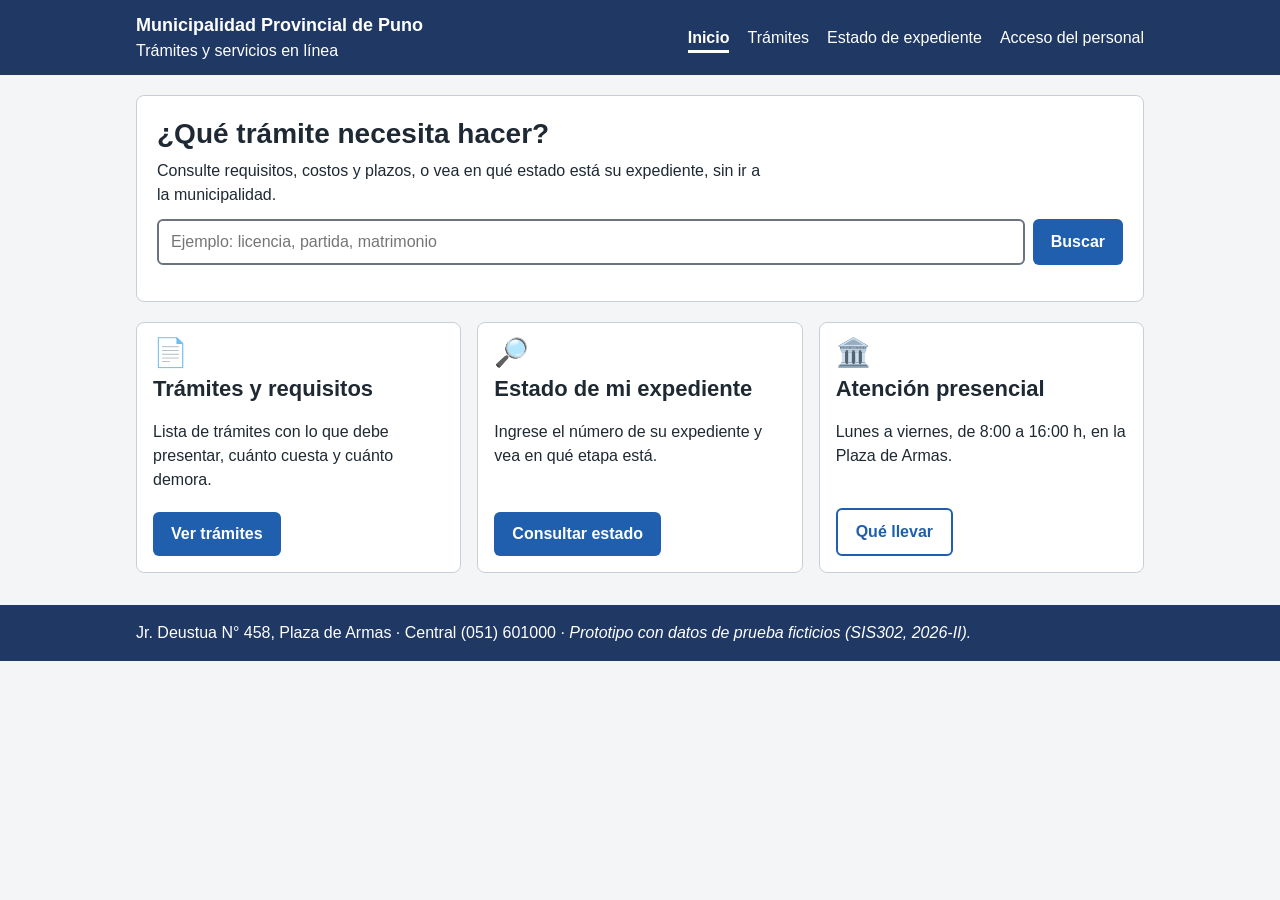
==== index.html @ c4ab716e "Agrega páginas del prototipo con css y js separados" ====
<!DOCTYPE html>
<html lang="es">
<head>
  <meta charset="utf-8">
  <meta name="viewport" content="width=device-width, initial-scale=1">
  <title>Inicio · Municipalidad Provincial de Puno</title>
  <link rel="stylesheet" href="css/estilos.css">
</head>
<body>
  <header class="cabecera">
    <div class="contenedor">
      <a class="marca" href="index.html">Municipalidad Provincial de Puno<small>Trámites y servicios en línea</small></a>
      <nav aria-label="Menú principal">
      <ul class="menu">
        <li><a href="index.html" aria-current="page">Inicio</a></li>
        <li><a href="tramites.html">Trámites</a></li>
        <li><a href="expediente.html">Estado de expediente</a></li>
        <li><a href="login.html">Acceso del personal</a></li>
      </ul>
      </nav>
    </div>
  </header>
  <main class="contenedor">
    <section class="portada">
      <h1>¿Qué trámite necesita hacer?</h1>
      <p>Consulte requisitos, costos y plazos, o vea en qué estado está su expediente, sin ir a la municipalidad.</p>
      <form class="buscador" action="tramites.html" role="search">
        <input id="q" name="q" type="search" placeholder="Ejemplo: licencia, partida, matrimonio" aria-label="Buscar trámite">
        <button class="boton" type="submit">Buscar</button>
      </form>
    </section>
    <section class="accesos" aria-label="Accesos directos">
      <article class="tarjeta">
        <span class="icono" aria-hidden="true">📄</span>
        <h2>Trámites y requisitos</h2>
        <p>Lista de trámites con lo que debe presentar, cuánto cuesta y cuánto demora.</p>
        <a class="boton" href="tramites.html">Ver trámites</a>
      </article>
      <article class="tarjeta">
        <span class="icono" aria-hidden="true">🔎</span>
        <h2>Estado de mi expediente</h2>
        <p>Ingrese el número de su expediente y vea en qué etapa está.</p>
        <a class="boton" href="expediente.html">Consultar estado</a>
      </article>
      <article class="tarjeta">
        <span class="icono" aria-hidden="true">🏛️</span>
        <h2>Atención presencial</h2>
        <p>Lunes a viernes, de 8:00 a 16:00 h, en la Plaza de Armas.</p>
        <a class="boton secundario" href="tramites.html">Qué llevar</a>
      </article>
    </section>
  </main>
  <footer class="pie">
    <div class="contenedor">
      Jr. Deustua N° 458, Plaza de Armas · Central (051) 601000 ·
      <span class="aviso-prueba">Prototipo con datos de prueba ficticios (SIS302, 2026-II).</span>
    </div>
  </footer>
  <script src="js/datos.js"></script>

</body>
</html>
---- css/estilos.css ----
/* Prototipo navegable · Plataforma web de la Municipalidad Provincial de Puno
   Paleta (contraste medido, WCAG AA):
   --identidad #1f3864  blanco encima 11.62:1
   --accion    #1f5fae  blanco encima 6.35:1 · sobre blanco 6.35:1
   --texto     #1f2933  sobre blanco 14.76:1 · sobre --fondo 13.53:1
   --ok        #1e6b3a  sobre --ok-fondo 5.74:1
   --error     #b3261e  sobre --error-fondo 5.72:1 */
:root {
  --identidad: #1f3864;
  --accion: #1f5fae;
  --texto: #1f2933;
  --fondo: #f4f5f7;
  --blanco: #ffffff;
  --borde: #c9ced6;
  --ok: #1e6b3a;
  --ok-fondo: #e6f4ea;
  --error: #b3261e;
  --error-fondo: #fdecea;
}
* { box-sizing: border-box; }
body {
  margin: 0;
  font-family: "Segoe UI", Roboto, Arial, sans-serif;
  font-size: 16px;
  line-height: 1.5;
  color: var(--texto);
  background: var(--fondo);
}
a { color: var(--accion); }
a:focus-visible, button:focus-visible, input:focus-visible, textarea:focus-visible {
  outline: 3px solid var(--accion); outline-offset: 2px;
}

/* Cabecera y navegación */
.cabecera { background: var(--identidad); color: var(--blanco); }
.cabecera .contenedor { display: flex; flex-wrap: wrap; align-items: center; justify-content: space-between; gap: 8px; padding-top: 12px; padding-bottom: 12px; }
.marca { color: var(--blanco); text-decoration: none; font-weight: 700; font-size: 18px; }
.marca small { display: block; font-weight: 400; font-size: 16px; }
.menu { display: flex; flex-wrap: wrap; gap: 4px 18px; margin: 0; padding: 0; list-style: none; }
.menu a { color: var(--blanco); text-decoration: none; padding: 4px 0; }
.menu a[aria-current="page"] { font-weight: 700; border-bottom: 3px solid var(--blanco); }

.contenedor { max-width: 1040px; margin: 0 auto; padding: 0 16px; }
main.contenedor { padding-top: 20px; padding-bottom: 32px; }

.migas { font-size: 16px; margin: 0 0 12px; }
h1 { font-size: 28px; line-height: 1.25; margin: 0 0 8px; }
h2 { font-size: 22px; line-height: 1.3; margin: 0 0 8px; }
h3 { font-size: 18px; margin: 0 0 4px; }
p { max-width: 68ch; margin: 0 0 12px; }

/* Botones */
.boton {
  display: inline-block; background: var(--accion); color: var(--blanco);
  border: 0; border-radius: 6px; padding: 10px 18px; font: inherit; font-weight: 600;
  text-decoration: none; cursor: pointer;
}
.boton.secundario { background: var(--blanco); color: var(--accion); border: 2px solid var(--accion); }

/* Inicio: accesos directos */
.portada { background: var(--blanco); border: 1px solid var(--borde); border-radius: 8px; padding: 20px; margin-bottom: 20px; }
.accesos { display: grid; grid-template-columns: 1fr; gap: 16px; }
@media (min-width: 720px) { .accesos { grid-template-columns: repeat(3, 1fr); } }
.tarjeta { background: var(--blanco); border: 1px solid var(--borde); border-radius: 8px; padding: 16px; display: flex; flex-direction: column; gap: 8px; }
.tarjeta .icono { font-size: 28px; line-height: 1; }
.tarjeta .boton { align-self: flex-start; margin-top: auto; }

/* Buscador y lista */
.buscador { display: flex; flex-wrap: wrap; gap: 8px; margin: 12px 0 16px; }
.buscador input { flex: 1 1 240px; }
label { display: block; font-weight: 600; margin-bottom: 4px; }
input, textarea {
  font: inherit; color: var(--texto); background: var(--blanco);
  border: 2px solid #6b7280; border-radius: 6px; padding: 9px 12px; width: 100%;
}
.lista { list-style: none; margin: 0; padding: 0; display: grid; gap: 12px; }
.lista li { background: var(--blanco); border: 1px solid var(--borde); border-radius: 8px; padding: 14px 16px; }
.lista .datos { font-size: 16px; margin: 4px 0 8px; }
.contador { font-size: 16px; margin-bottom: 8px; }

/* Detalle */
.ficha { background: var(--blanco); border: 1px solid var(--borde); border-radius: 8px; padding: 20px; }
.resumen { display: grid; grid-template-columns: 1fr; gap: 12px; margin: 12px 0 16px; }
@media (min-width: 720px) { .resumen { grid-template-columns: repeat(3, 1fr); } }
.resumen div { background: var(--fondo); border-radius: 6px; padding: 10px 12px; }
.resumen strong { display: block; font-size: 20px; }
.requisitos li { margin-bottom: 6px; }

/* Mensajes de estado: siempre con texto e icono, nunca solo color */
.mensaje { border-radius: 6px; padding: 12px 14px; margin: 16px 0; border-left: 6px solid; }
.mensaje.ok { background: var(--ok-fondo); color: var(--ok); border-color: var(--ok); }
.mensaje.error { background: var(--error-fondo); color: var(--error); border-color: var(--error); }
.mensaje strong { display: block; }
[hidden] { display: none !important; }

.formulario { background: var(--blanco); border: 1px solid var(--borde); border-radius: 8px; padding: 20px; max-width: 560px; }
.campo { margin-bottom: 14px; }
.ayuda { font-size: 16px; margin-top: 4px; }
.acciones { display: flex; flex-wrap: wrap; gap: 10px; margin-top: 8px; }

.sesion { background: var(--blanco); border: 1px solid var(--borde); border-radius: 6px; padding: 8px 12px; margin-bottom: 16px; font-size: 16px; }

.pie { background: var(--identidad); color: var(--blanco); font-size: 16px; }
.pie .contenedor { padding-top: 16px; padding-bottom: 16px; }
.pie a { color: var(--blanco); }
.aviso-prueba { font-style: italic; }

/* Formulario con grupos de campos (G-05) */
fieldset { border: 1px solid var(--borde); border-radius: 6px; margin: 0 0 16px; padding: 12px 14px; }
legend { font-weight: 700; padding: 0 6px; }
.req { font-weight: 400; }
input[aria-invalid="true"] { border-color: var(--error); }
.err { color: var(--error); font-weight: 600; margin: 4px 0 0; }
#resumen ul { margin: 6px 0 0; padding-left: 20px; }
#resumen a { color: var(--error); }
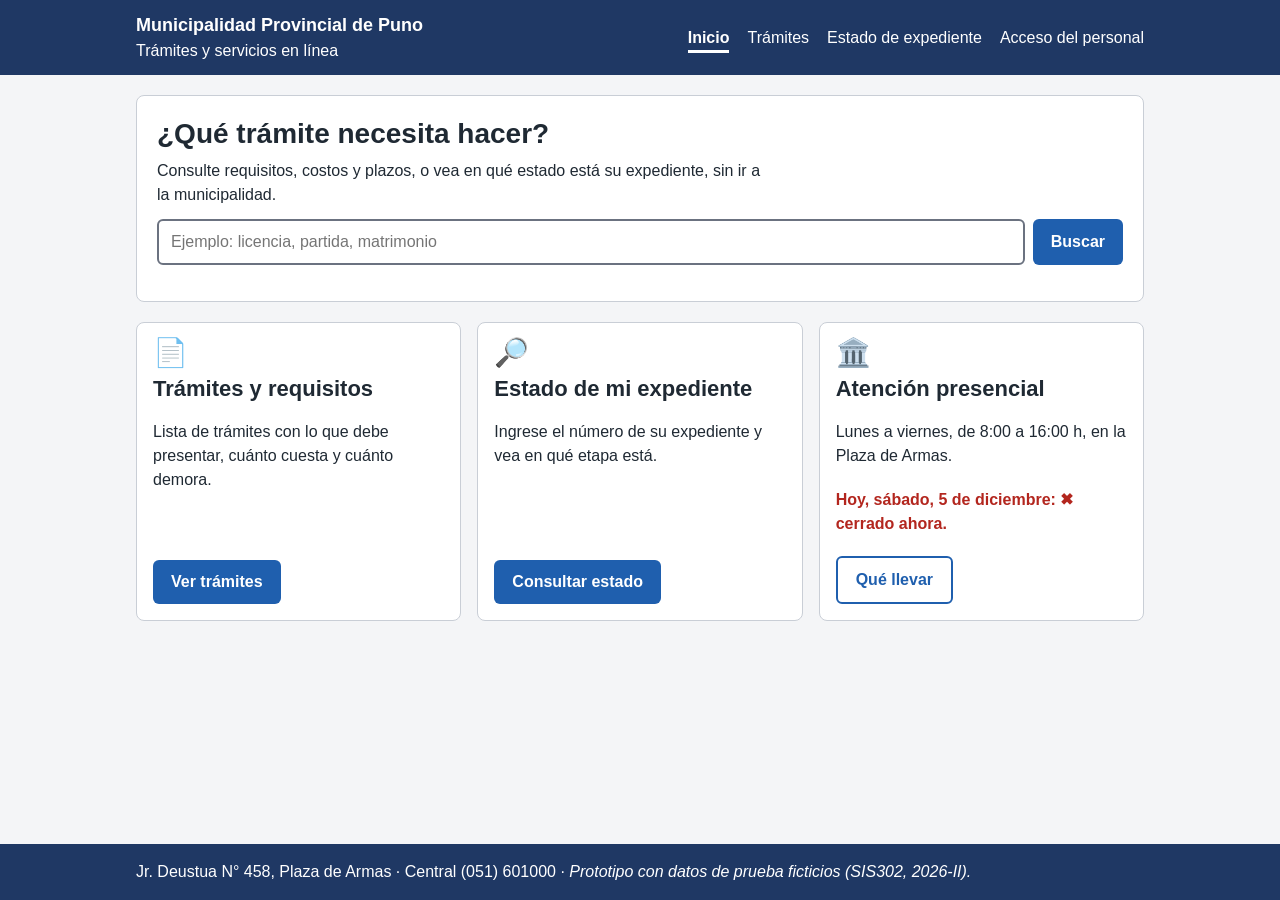
==== commit f8b091b4: "G-06 paso 3: el inicio cambia el texto, el atributo datetime y la clase del horario de atención" ====
--- a/index.html
+++ b/index.html
@@ -46,6 +46,7 @@
         <span class="icono" aria-hidden="true">🏛️</span>
         <h2>Atención presencial</h2>
         <p>Lunes a viernes, de 8:00 a 16:00 h, en la Plaza de Armas.</p>
+        <p class="estado-atencion" id="estado-atencion">Hoy, <time id="hoy">hoy</time>: <span id="texto-estado">consulte el horario</span>.</p>
         <a class="boton secundario" href="tramites.html">Qué llevar</a>
       </article>
     </section>
@@ -57,6 +58,6 @@
     </div>
   </footer>
   <script src="js/datos.js"></script>
-
+  <script src="js/inicio.js"></script>
 </body>
 </html>
--- a/css/estilos.css
+++ b/css/estilos.css
@@ -25,7 +25,12 @@
   line-height: 1.5;
   color: var(--texto);
   background: var(--fondo);
+  /* Pie de página siempre al fondo, aunque la página tenga poco contenido */
+  min-height: 100vh;
+  display: flex;
+  flex-direction: column;
 }
+main { flex: 1 0 auto; width: 100%; }
 a { color: var(--accion); }
 a:focus-visible, button:focus-visible, input:focus-visible, textarea:focus-visible {
   outline: 3px solid var(--accion); outline-offset: 2px;
@@ -100,7 +105,7 @@
 
 .sesion { background: var(--blanco); border: 1px solid var(--borde); border-radius: 6px; padding: 8px 12px; margin-bottom: 16px; font-size: 16px; }
 
-.pie { background: var(--identidad); color: var(--blanco); font-size: 16px; }
+.pie { background: var(--identidad); color: var(--blanco); font-size: 16px; margin-top: auto; flex-shrink: 0; }
 .pie .contenedor { padding-top: 16px; padding-bottom: 16px; }
 .pie a { color: var(--blanco); }
 .aviso-prueba { font-style: italic; }
@@ -113,3 +118,9 @@
 .err { color: var(--error); font-weight: 600; margin: 4px 0 0; }
 #resumen ul { margin: 6px 0 0; padding-left: 20px; }
 #resumen a { color: var(--error); }
+
+/* G-06: estados que cambia JavaScript (siempre con texto, no solo color) */
+.entrega { background: var(--ok-fondo); color: var(--ok); border-radius: 6px; padding: 10px 12px; }
+.estado-atencion { font-weight: 600; }
+.estado-atencion.abierto { color: var(--ok); }
+.estado-atencion.cerrado { color: var(--error); }
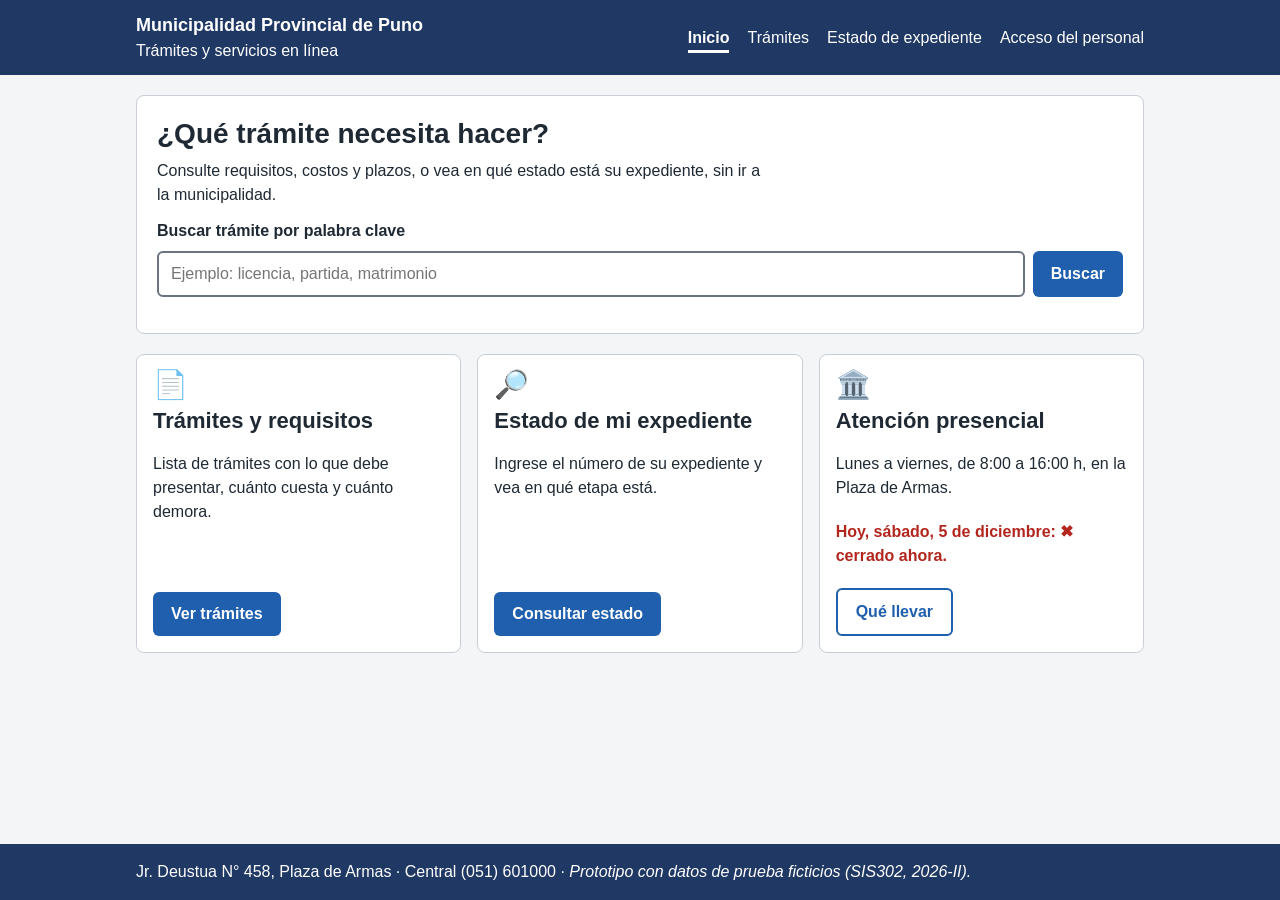
==== commit d7f1dad7: "G-08 revisión: etiqueta label en inicio, h1 inicial en detalle, datetime en time y scripts externos " ====
--- a/index.html
+++ b/index.html
@@ -25,7 +25,8 @@
       <h1>¿Qué trámite necesita hacer?</h1>
       <p>Consulte requisitos, costos y plazos, o vea en qué estado está su expediente, sin ir a la municipalidad.</p>
       <form class="buscador" action="tramites.html" role="search">
-        <input id="q" name="q" type="search" placeholder="Ejemplo: licencia, partida, matrimonio" aria-label="Buscar trámite">
+        <label for="q">Buscar trámite por palabra clave</label>
+        <input id="q" name="q" type="search" placeholder="Ejemplo: licencia, partida, matrimonio">
         <button class="boton" type="submit">Buscar</button>
       </form>
     </section>
@@ -46,7 +47,7 @@
         <span class="icono" aria-hidden="true">🏛️</span>
         <h2>Atención presencial</h2>
         <p>Lunes a viernes, de 8:00 a 16:00 h, en la Plaza de Armas.</p>
-        <p class="estado-atencion" id="estado-atencion">Hoy, <time id="hoy">hoy</time>: <span id="texto-estado">consulte el horario</span>.</p>
+        <p class="estado-atencion" id="estado-atencion">Hoy, <time id="hoy" datetime="2026-10-09">hoy</time>: <span id="texto-estado">consulte el horario</span>.</p>
         <a class="boton secundario" href="tramites.html">Qué llevar</a>
       </article>
     </section>
--- a/css/estilos.css
+++ b/css/estilos.css
@@ -32,7 +32,7 @@
 }
 main { flex: 1 0 auto; width: 100%; }
 a { color: var(--accion); }
-a:focus-visible, button:focus-visible, input:focus-visible, textarea:focus-visible {
+a:focus-visible, button:focus-visible, input:focus-visible, select:focus-visible, textarea:focus-visible {
   outline: 3px solid var(--accion); outline-offset: 2px;
 }
 
@@ -72,14 +72,15 @@
 
 /* Buscador y lista */
 .buscador { display: flex; flex-wrap: wrap; gap: 8px; margin: 12px 0 16px; }
+.portada .buscador label { flex: 1 1 100%; margin-bottom: 0; }
 .buscador input { flex: 1 1 240px; }
 label { display: block; font-weight: 600; margin-bottom: 4px; }
-input, textarea {
+input, select, textarea {
   font: inherit; color: var(--texto); background: var(--blanco);
   border: 2px solid #6b7280; border-radius: 6px; padding: 9px 12px; width: 100%;
 }
 .lista { list-style: none; margin: 0; padding: 0; display: grid; gap: 12px; }
-.lista li { background: var(--blanco); border: 1px solid var(--borde); border-radius: 8px; padding: 14px 16px; }
+.lista > li { background: var(--blanco); border: 1px solid var(--borde); border-radius: 8px; padding: 14px 16px; }
 .lista .datos { font-size: 16px; margin: 4px 0 8px; }
 .contador { font-size: 16px; margin-bottom: 8px; }
 
@@ -120,7 +121,27 @@
 #resumen a { color: var(--error); }
 
 /* G-06: estados que cambia JavaScript (siempre con texto, no solo color) */
-.entrega { background: var(--ok-fondo); color: var(--ok); border-radius: 6px; padding: 10px 12px; }
 .estado-atencion { font-weight: 600; }
 .estado-atencion.abierto { color: var(--ok); }
 .estado-atencion.cerrado { color: var(--error); }
+.entrega { background: var(--ok-fondo); color: var(--ok); border-radius: 6px; padding: 10px 12px; }
+.lista > li.rapido { border-left: 6px solid var(--ok); }
+.etiqueta { display: inline-block; background: var(--ok-fondo); color: var(--ok); font-weight: 600; border-radius: 4px; padding: 2px 8px; margin: 0 8px 8px 0; }
+
+/* G-07 · Paso 2 · Transiciones: se anima transform y box-shadow (el navegador lo procesa bien).
+   El mismo efecto aparece con el teclado (:focus-within / :focus-visible), no solo con el puntero.
+   Colores al pasar el puntero: #174a88 con blanco 8.86:1 · #1f5fae sobre #e8f0fa 5.53:1 */
+.tarjeta { transition: transform .2s ease, box-shadow .2s ease; }
+.tarjeta:hover, .tarjeta:focus-within {
+  transform: translateY(-4px);
+  box-shadow: 0 6px 16px rgb(0 0 0 / .15);
+}
+.boton { transition: background-color .2s ease, transform .2s ease; }
+.boton:hover, .boton:focus-visible { background-color: #174a88; transform: translateY(-1px); }
+.boton.secundario:hover, .boton.secundario:focus-visible { background-color: #e8f0fa; }
+
+/* Quien pide menos movimiento en su sistema no ve las animaciones */
+@media (prefers-reduced-motion: reduce) {
+  .tarjeta, .boton { transition: none; }
+  .tarjeta:hover, .tarjeta:focus-within, .boton:hover, .boton:focus-visible { transform: none; }
+}
